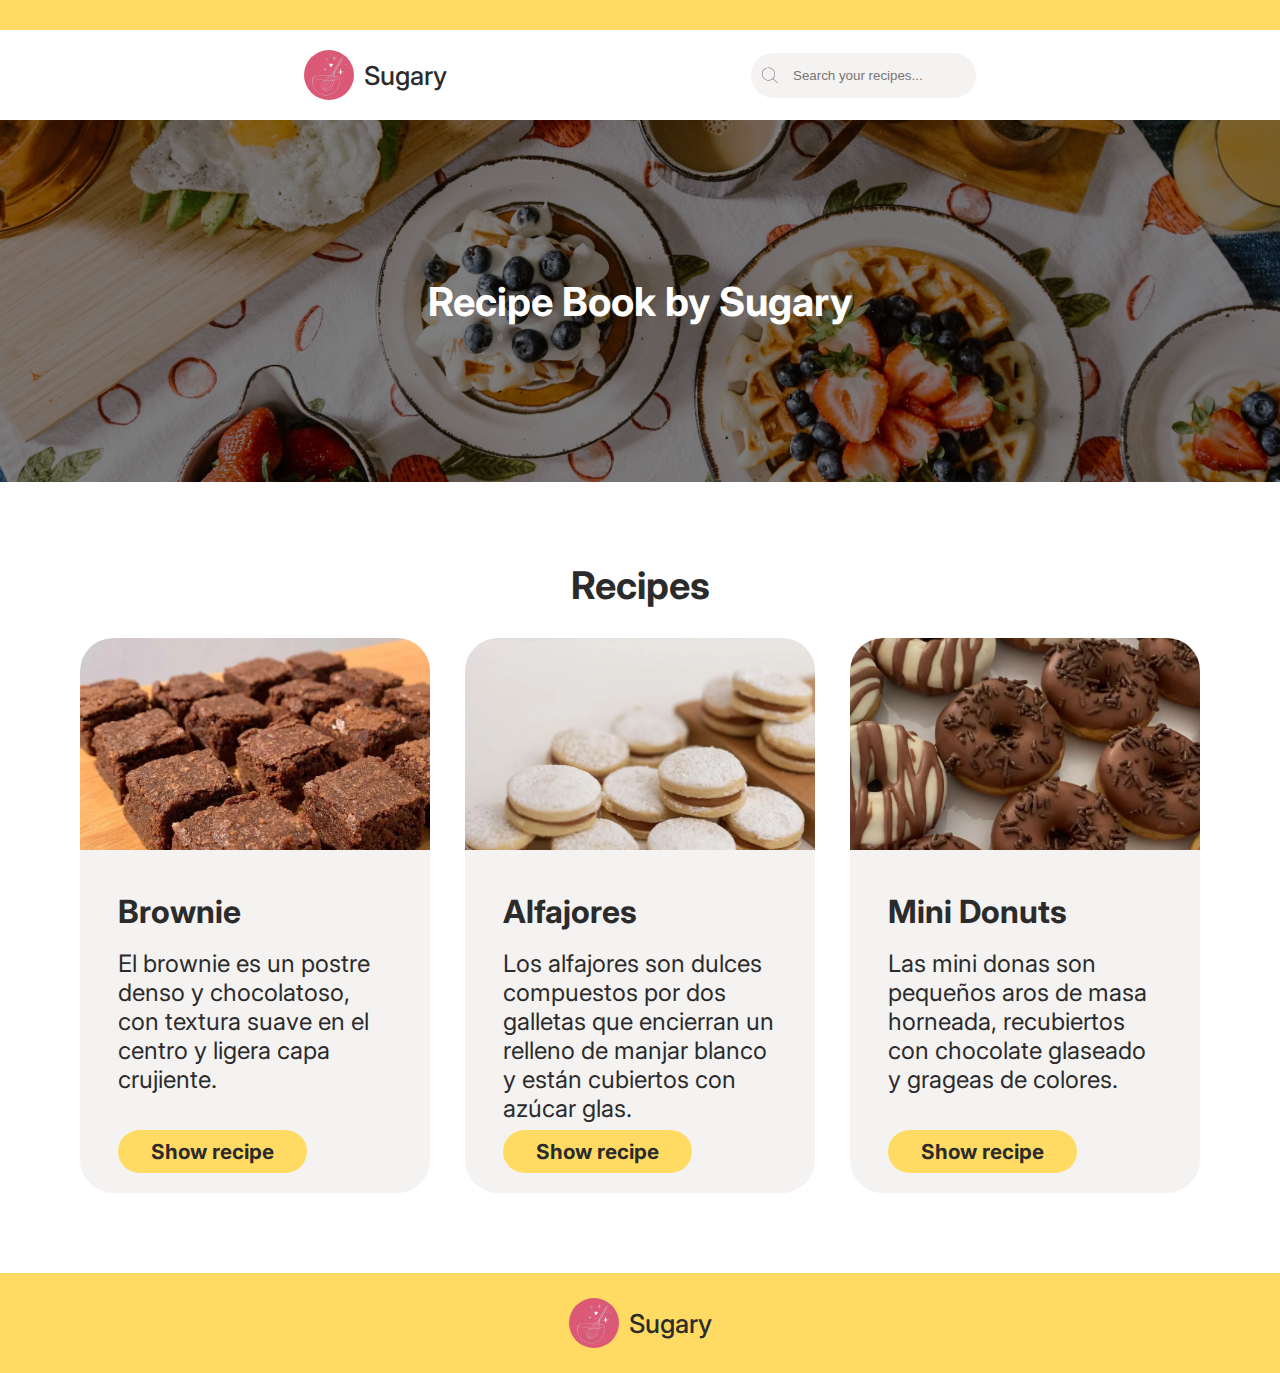
==== index.html @ 09d90ff7 "initial setup" ====
<!DOCTYPE html>
<html lang="en">
  <head>
    <meta charset="UTF-8" />
    <meta name="viewport" content="width=device-width, initial-scale=1.0" />
    <title>Recetario</title>

    <link rel="stylesheet" href="style.css" />

    <link rel="preconnect" href="https://fonts.googleapis.com" />
    <link rel="preconnect" href="https://fonts.gstatic.com" crossorigin />
    <link
      href="https://fonts.googleapis.com/css2?family=Inter&display=swap"
      rel="stylesheet"
    />
  </head>
  <body>
    <header>
      <div class="yellow-line"></div>
      <div class="menu">
        <div class="logo">
          <img src="./img/logo.webp" alt="logo" />
          <p>Sugary</p>
        </div>
        <div class="search-bar">
          <img src="./img/magnifying-glass.svg" alt="magnifying-glass" />
          <input
            type="search"
            placeholder="Search your recipes..."
            id="search-recipe"
          />
          <script src="./script/search-recipe.js"></script>
        </div>
      </div>
    </header>
    <main>
      <section class="hero">
        <div class="black-background">
          <img src="./img/hero.svg" alt="desserts" />
          <h1>Recipe Book by Sugary</h1>
        </div>
      </section>
      <section class="recipes">
        <h2>Recipes</h2>
        <div class="recipes-book">
          <div class="recipe-card">
            <img src="./img/brownie.webp" alt="brownie" />
            <div class="description">
              <h3>Brownie</h3>
              <p>
                El brownie es un postre denso y chocolatoso, con textura suave
                en el centro y ligera capa crujiente.
              </p>
            </div>
            <a href="./recipes/brownie.html" class="button-show">Show recipe</a>
          </div>
          <div class="recipe-card">
            <img src="./img/alfajores.webp" alt="alfajores" />
            <div class="description">
              <h3>Alfajores</h3>
              <p>
                Los alfajores son dulces compuestos por dos galletas que
                encierran un relleno de manjar blanco y están cubiertos con
                azúcar glas.
              </p>
            </div>
            <a href="./recipes/alfajores.html" class="button-show"
              >Show recipe</a
            >
          </div>
          <div class="recipe-card">
            <img src="./img/donuts.webp" alt="mini-donuts" />
            <div class="description">
              <h3>Mini Donuts</h3>
              <p>
                Las mini donas son pequeños aros de masa horneada, recubiertos
                con chocolate glaseado y grageas de colores.
              </p>
            </div>
            <a href="./recipes/mini-donuts.html" class="button-show"
              >Show recipe</a
            >
          </div>
        </div>
      </section>
    </main>
    <footer>
      <div class="logo logo-footer">
        <img src="./img/logo.webp" alt="logo" />
        <p>Sugary</p>
      </div>
    </footer>
  </body>
</html>
---- style.css ----
* {
  padding: 0;
  margin: 0;
  box-sizing: border-box;
}

body {
  font-family: "Inter", sans-serif;
}

h1 {
  font-size: 40px;
  font-style: normal;
  font-weight: 700;
  line-height: normal;
  color: var(--color-white);
}

h2 {
  font-size: 38px;
  font-style: normal;
  font-weight: 700;
  line-height: normal;
  color: var(--color-black800);
}

h3 {
  font-size: 32px;
  font-style: normal;
  font-weight: 700;
  line-height: normal;
  color: var(--color-black800);
}

p {
  font-size: 24px;
  font-style: normal;
  font-weight: 400;
  line-height: normal;
  color: var(--color-black800);
}

a {
  list-style-type: none;
  text-decoration: none;
}
a:hover {
  cursor: pointer;
}

li {
  list-style-type: none;
}

:root {
  --color-white: #ffffff;
  --color-white200: #f5f2f2;
  --color-black: #000000;
  --color-black800: #2c2b2b;
  --color-yellow300: #ffdb63;
}

.button-show {
  display: inline-flex;
  padding: 9px 33px;
  justify-content: center;
  align-items: center;
  gap: 10px;
  border-radius: 32px;
  background: var(--color-yellow300);
  margin-left: 38px;
  font-size: 20.714px;
  font-style: normal;
  font-weight: 700;
  line-height: normal;
  color: var(--color-black800);
}

.logo {
  display: flex;
  align-items: center;
  gap: 10px;
}
.logo img {
  border-radius: 50%;
  width: 50px;
}
.logo p {
  display: none;
}
@media (min-width: 768px) {
  .logo p {
    display: block;
    text-align: center;
    font-size: 26px;
    font-style: normal;
    font-weight: 500;
    line-height: normal;
    color: var(--color-black800);
  }
}
.logo.logo-footer p {
  display: block;
}

.recipe-card {
  width: 350px;
  border-radius: 33px;
  background: var(--color-white200);
  overflow: hidden;
  padding-bottom: 20px;
}
.recipe-card img {
  width: 403px;
  height: 212.04px;
  border-radius: 33px 33px 0px 0px;
  -o-object-fit: cover;
     object-fit: cover;
}
.recipe-card .description {
  height: 200px;
  display: flex;
  flex-direction: column;
  gap: 18px;
  margin: 38px;
}

.search-bar {
  display: flex;
  align-items: center;
  width: 225px;
  height: 45px;
  gap: 15px;
  border-radius: 22.5px;
  background: var(--color-white200);
}
.search-bar img {
  margin-left: 10px;
  width: 17px;
  height: 17px;
}
.search-bar input {
  width: 170px;
  height: 45px;
  border-radius: 22.5px;
  border: none;
  background: var(--color-white200);
}
.search-bar input:focus {
  outline: none;
}

footer {
  display: flex;
  justify-content: center;
  width: 100%;
  height: 100px;
  background: var(--color-yellow300);
}

header .yellow-line {
  width: 100%;
  height: 30px;
  background: var(--color-yellow300);
}
header a {
  text-align: center;
  font-size: 26px;
  font-style: normal;
  font-weight: 700;
  line-height: normal;
  color: var(--color-black800);
}
header .menu {
  padding: 20px 0;
  display: flex;
  align-items: center;
  justify-content: space-evenly;
}

.hero {
  width: 100%;
  height: 362px;
}
.hero .black-background {
  position: relative;
  display: flex;
  justify-content: center;
  align-items: center;
  width: 100%;
  height: 362px;
  background: #000;
}
.hero .black-background img {
  position: absolute;
  top: 0;
  left: 0;
  width: 100%;
  height: 100%;
  -o-object-fit: cover;
     object-fit: cover;
  opacity: 0.5;
}
.hero .black-background h1 {
  text-align: center;
  z-index: 10;
}

.preparation {
  margin: 50px;
  display: flex;
  flex-flow: column wrap;
  align-items: center;
  gap: 40px;
}
.preparation .preparation-card {
  padding: 30px;
  width: 100%;
  max-width: 920px;
  border-radius: 33px;
  background: var(--color-white200);
}
.preparation .ingredients h2 {
  margin-bottom: 20px;
}
.preparation .ingredients li {
  margin-left: 24px;
  list-style: circle;
  font-size: 24px;
  font-style: normal;
  font-weight: 400;
  line-height: 140%;
  color: var(--color-black800);
}
.preparation .intructions h2 {
  margin-bottom: 20px;
}
.preparation .intructions hr {
  border: 0;
  height: 25px;
  background-repeat: no-repeat;
  background-image: url(../../img/hr.png);
  background-position: 50%;
  margin: 15px 0;
}

.recipes {
  margin: 80px 0;
}
.recipes h2 {
  text-align: center;
}
.recipes .recipes-book {
  display: flex;
  flex-wrap: wrap;
  justify-content: center;
  align-items: center;
  gap: 35px;
  margin: 30px 0;
}/*# sourceMappingURL=style.css.map */
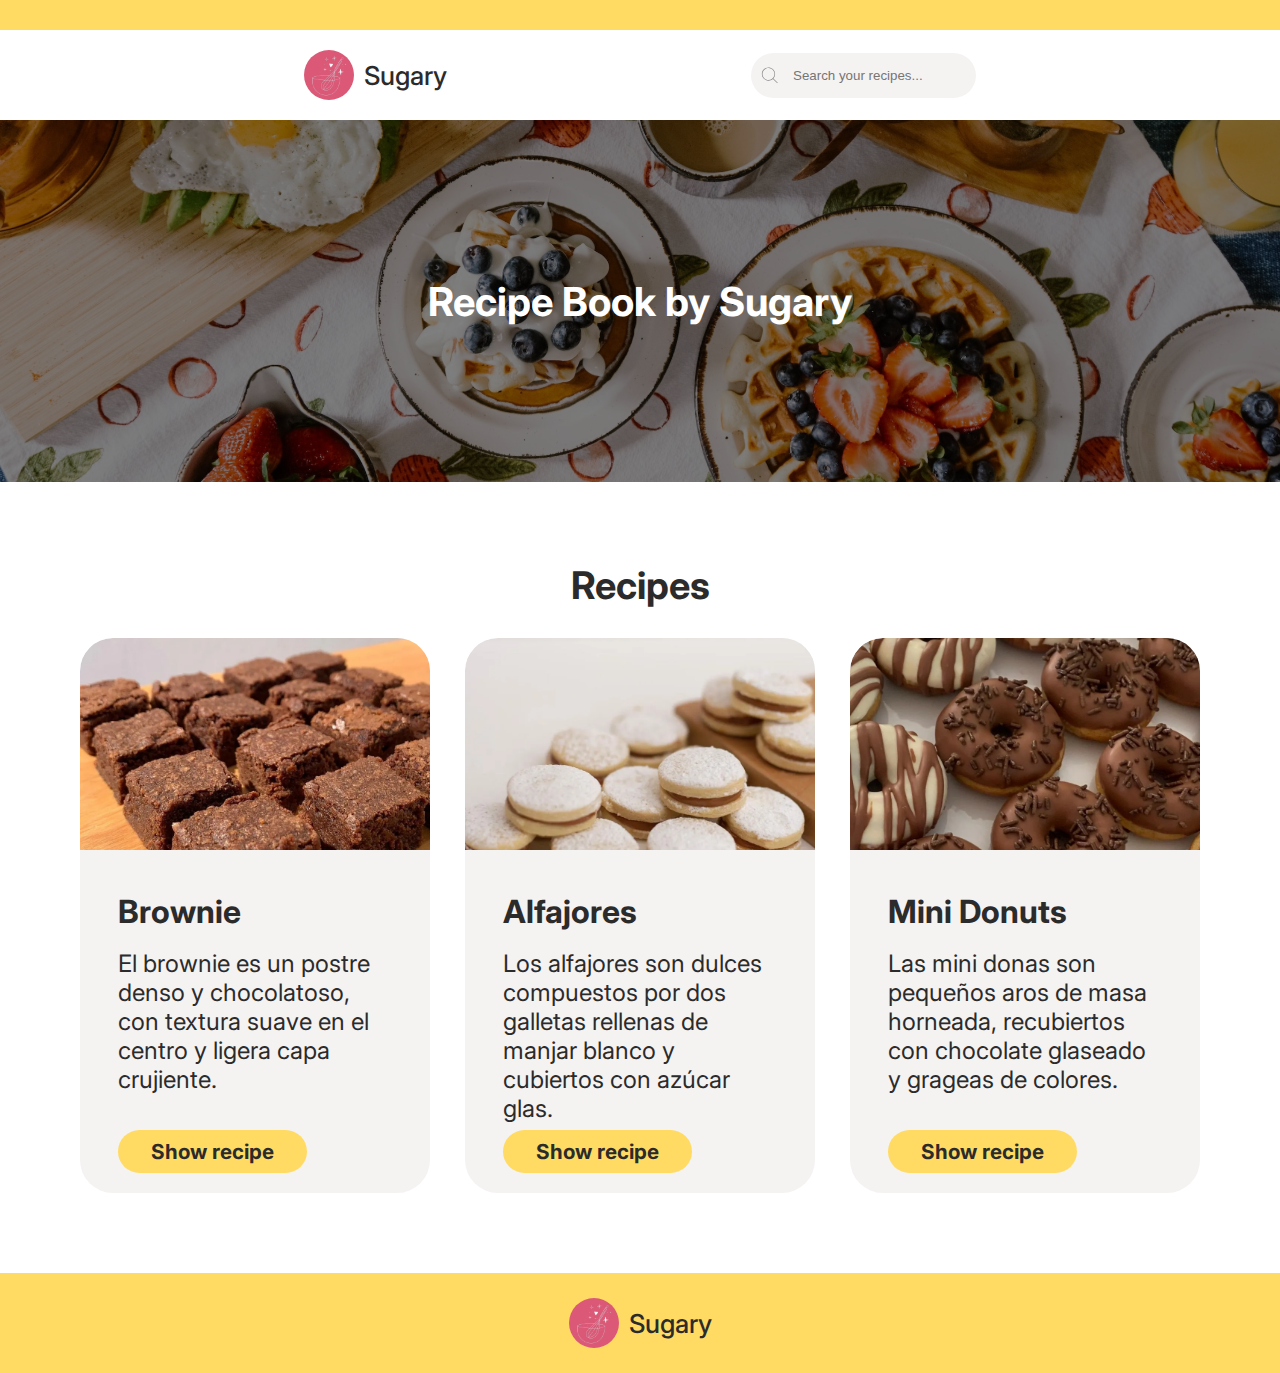
==== commit 91b22146: "change descriptions to recipes" ====
--- a/index.html
+++ b/index.html
@@ -59,9 +59,8 @@
             <div class="description">
               <h3>Alfajores</h3>
               <p>
-                Los alfajores son dulces compuestos por dos galletas que
-                encierran un relleno de manjar blanco y están cubiertos con
-                azúcar glas.
+                Los alfajores son dulces compuestos por dos galletas rellenas de
+                manjar blanco y cubiertos con azúcar glas.
               </p>
             </div>
             <a href="./recipes/alfajores.html" class="button-show"
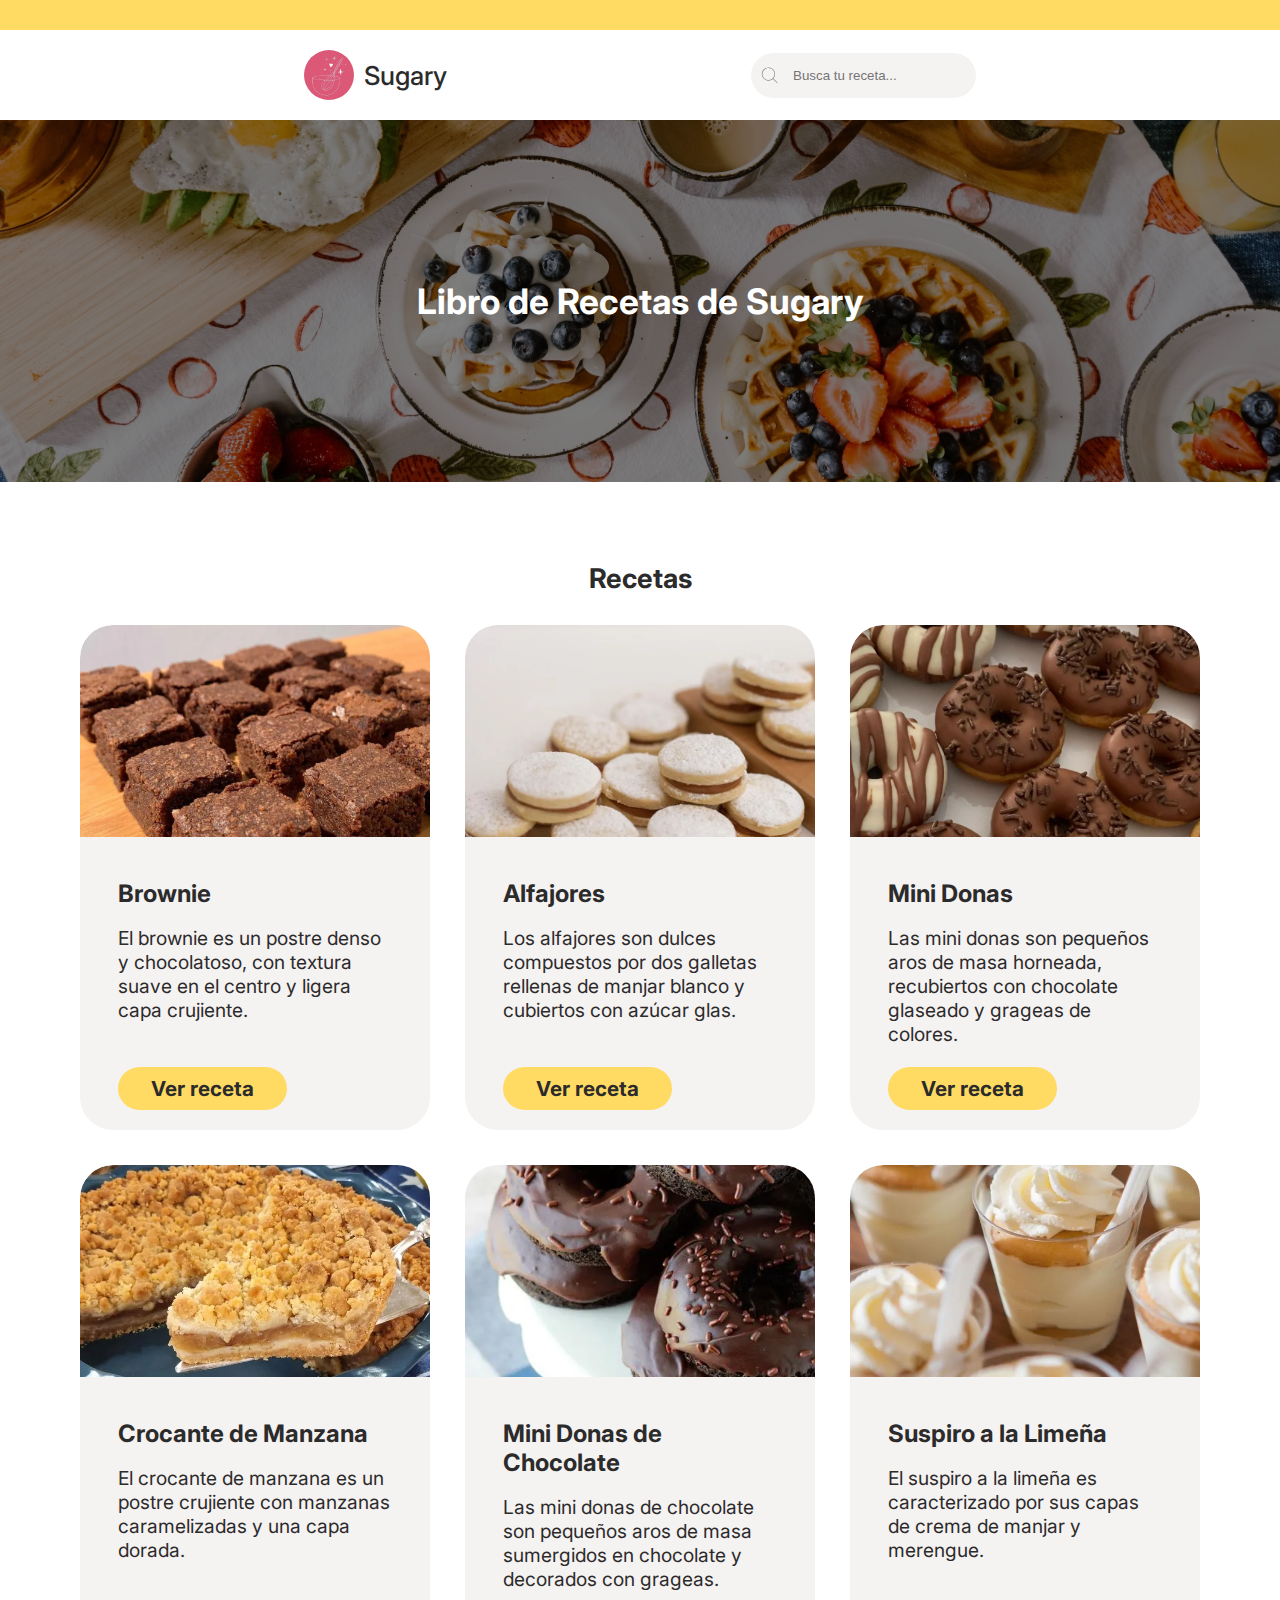
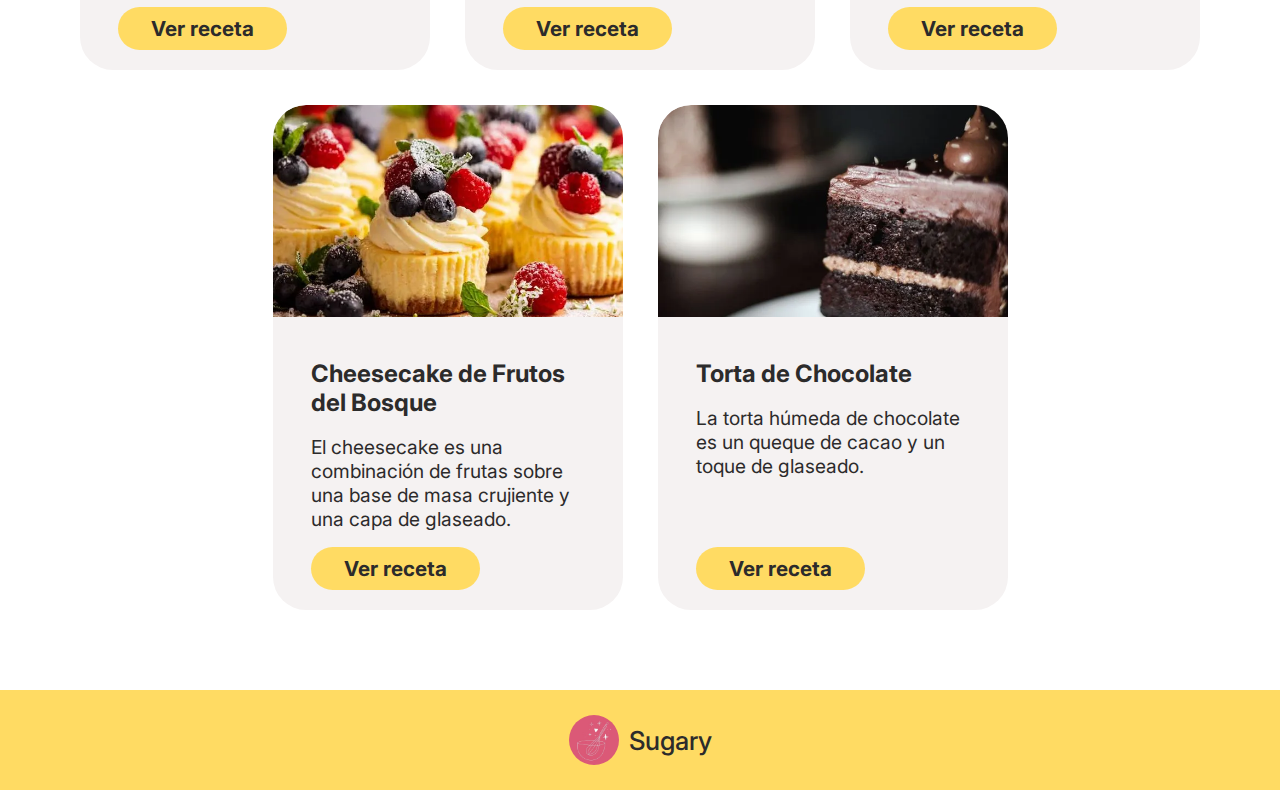
==== commit 2fac70a8: "second setup" ====
--- a/index.html
+++ b/index.html
@@ -13,6 +13,8 @@
       href="https://fonts.googleapis.com/css2?family=Inter&display=swap"
       rel="stylesheet"
     />
+
+    <script src="./script/search-recipe.js"></script>
   </head>
   <body>
     <header>
@@ -26,10 +28,9 @@
           <img src="./img/magnifying-glass.svg" alt="magnifying-glass" />
           <input
             type="search"
-            placeholder="Search your recipes..."
+            placeholder="Busca tu receta..."
             id="search-recipe"
           />
-          <script src="./script/search-recipe.js"></script>
         </div>
       </div>
     </header>
@@ -37,11 +38,11 @@
       <section class="hero">
         <div class="black-background">
           <img src="./img/hero.svg" alt="desserts" />
-          <h1>Recipe Book by Sugary</h1>
+          <h1>Libro de Recetas de Sugary</h1>
         </div>
       </section>
       <section class="recipes">
-        <h2>Recipes</h2>
+        <h2>Recetas</h2>
         <div class="recipes-book">
           <div class="recipe-card">
             <img src="./img/brownie.webp" alt="brownie" />
@@ -52,7 +53,7 @@
                 en el centro y ligera capa crujiente.
               </p>
             </div>
-            <a href="./recipes/brownie.html" class="button-show">Show recipe</a>
+            <a href="./recipes/brownie.html" class="button-show">Ver receta</a>
           </div>
           <div class="recipe-card">
             <img src="./img/alfajores.webp" alt="alfajores" />
@@ -64,20 +65,88 @@
               </p>
             </div>
             <a href="./recipes/alfajores.html" class="button-show"
-              >Show recipe</a
+              >Ver receta</a
             >
           </div>
           <div class="recipe-card">
-            <img src="./img/donuts.webp" alt="mini-donuts" />
+            <img src="./img/donuts.webp" alt="mini-donas" />
             <div class="description">
-              <h3>Mini Donuts</h3>
+              <h3>Mini Donas</h3>
               <p>
                 Las mini donas son pequeños aros de masa horneada, recubiertos
                 con chocolate glaseado y grageas de colores.
               </p>
             </div>
             <a href="./recipes/mini-donuts.html" class="button-show"
-              >Show recipe</a
+              >Ver receta</a
+            >
+          </div>
+          <div class="recipe-card">
+            <img src="./img/apple-crisp.webp" alt="crocante-manzana" />
+            <div class="description">
+              <h3>Crocante de Manzana</h3>
+              <p>
+                El crocante de manzana es un postre crujiente con manzanas
+                caramelizadas y una capa dorada.
+              </p>
+            </div>
+            <a href="./recipes/apple-crisp.html" class="button-show"
+              >Ver receta</a
+            >
+          </div>
+          <div class="recipe-card">
+            <img
+              src="./img/mini-donuts-chocolate.webp"
+              alt="mini-donas-chocolate"
+            />
+            <div class="description">
+              <h3>Mini Donas de Chocolate</h3>
+              <p>
+                Las mini donas de chocolate son pequeños aros de masa sumergidos
+                en chocolate y decorados con grageas.
+              </p>
+            </div>
+            <a href="./recipes/mini-donuts-chocolate.html" class="button-show"
+              >Ver receta</a
+            >
+          </div>
+          <div class="recipe-card">
+            <img src="./img/suspiro-limena.webp" alt="suspiro-limena" />
+            <div class="description">
+              <h3>Suspiro a la Limeña</h3>
+              <p>
+                El suspiro a la limeña es caracterizado por sus capas de crema
+                de manjar y merengue.
+              </p>
+            </div>
+            <a href="./recipes/suspiro-limena.html" class="button-show"
+              >Ver receta</a
+            >
+          </div>
+          <div class="recipe-card">
+            <img src="./img/berry-cheesecake.webp" alt="berry-cheesecake" />
+            <div class="description">
+              <h3>Cheesecake de Frutos del Bosque</h3>
+              <p>
+                El cheesecake es una combinación de frutas sobre una base de
+                masa crujiente y una capa de glaseado.
+              </p>
+            </div>
+            <a href="./recipes/berry-cheesecake.html" class="button-show"
+              >Ver receta</a
+            >
+          </div>
+          <div class="recipe-card">
+            <img src="./img/chocolate-cake.webp" alt="chocolate-cake" />
+            <div class="description">
+              <h3>Torta de Chocolate</h3>
+              <p>
+                La torta húmeda de chocolate es un queque de cacao y un toque de
+                glaseado.
+              </p>
+            </div>
+            <a href="./recipes/chocolate-cake.html" class="button-show"
+              >Ver receta</a
             >
           </div>
         </div>
--- a/style.css
+++ b/style.css
@@ -9,7 +9,7 @@
 }
 
 h1 {
-  font-size: 40px;
+  font-size: 2.2em;
   font-style: normal;
   font-weight: 700;
   line-height: normal;
@@ -17,7 +17,7 @@
 }
 
 h2 {
-  font-size: 38px;
+  font-size: 1.7em;
   font-style: normal;
   font-weight: 700;
   line-height: normal;
@@ -25,7 +25,7 @@
 }
 
 h3 {
-  font-size: 32px;
+  font-size: 1.5em;
   font-style: normal;
   font-weight: 700;
   line-height: normal;
@@ -33,7 +33,7 @@
 }
 
 p {
-  font-size: 24px;
+  font-size: 1.2em;
   font-style: normal;
   font-weight: 400;
   line-height: normal;
@@ -118,7 +118,7 @@
      object-fit: cover;
 }
 .recipe-card .description {
-  height: 200px;
+  height: 150px;
   display: flex;
   flex-direction: column;
   gap: 18px;
@@ -207,11 +207,19 @@
 }
 
 .preparation {
-  margin: 50px;
+  margin: 50px 10px;
   display: flex;
   flex-flow: column wrap;
   align-items: center;
   gap: 40px;
+}
+@media (min-width: 768px) {
+  .preparation {
+    margin: 50px;
+  }
+}
+.preparation p {
+  font-size: 1.2em;
 }
 .preparation .preparation-card {
   padding: 30px;
@@ -222,11 +230,14 @@
 }
 .preparation .ingredients h2 {
   margin-bottom: 20px;
+}
+.preparation .ingredients ul {
+  margin-left: 16px;
 }
 .preparation .ingredients li {
   margin-left: 24px;
   list-style: circle;
-  font-size: 24px;
+  font-size: 1.1em;
   font-style: normal;
   font-weight: 400;
   line-height: 140%;
@@ -234,6 +245,10 @@
 }
 .preparation .intructions h2 {
   margin-bottom: 20px;
+}
+.preparation .intructions p {
+  text-align: justify;
+  font-size: 1.1em;
 }
 .preparation .intructions hr {
   border: 0;
